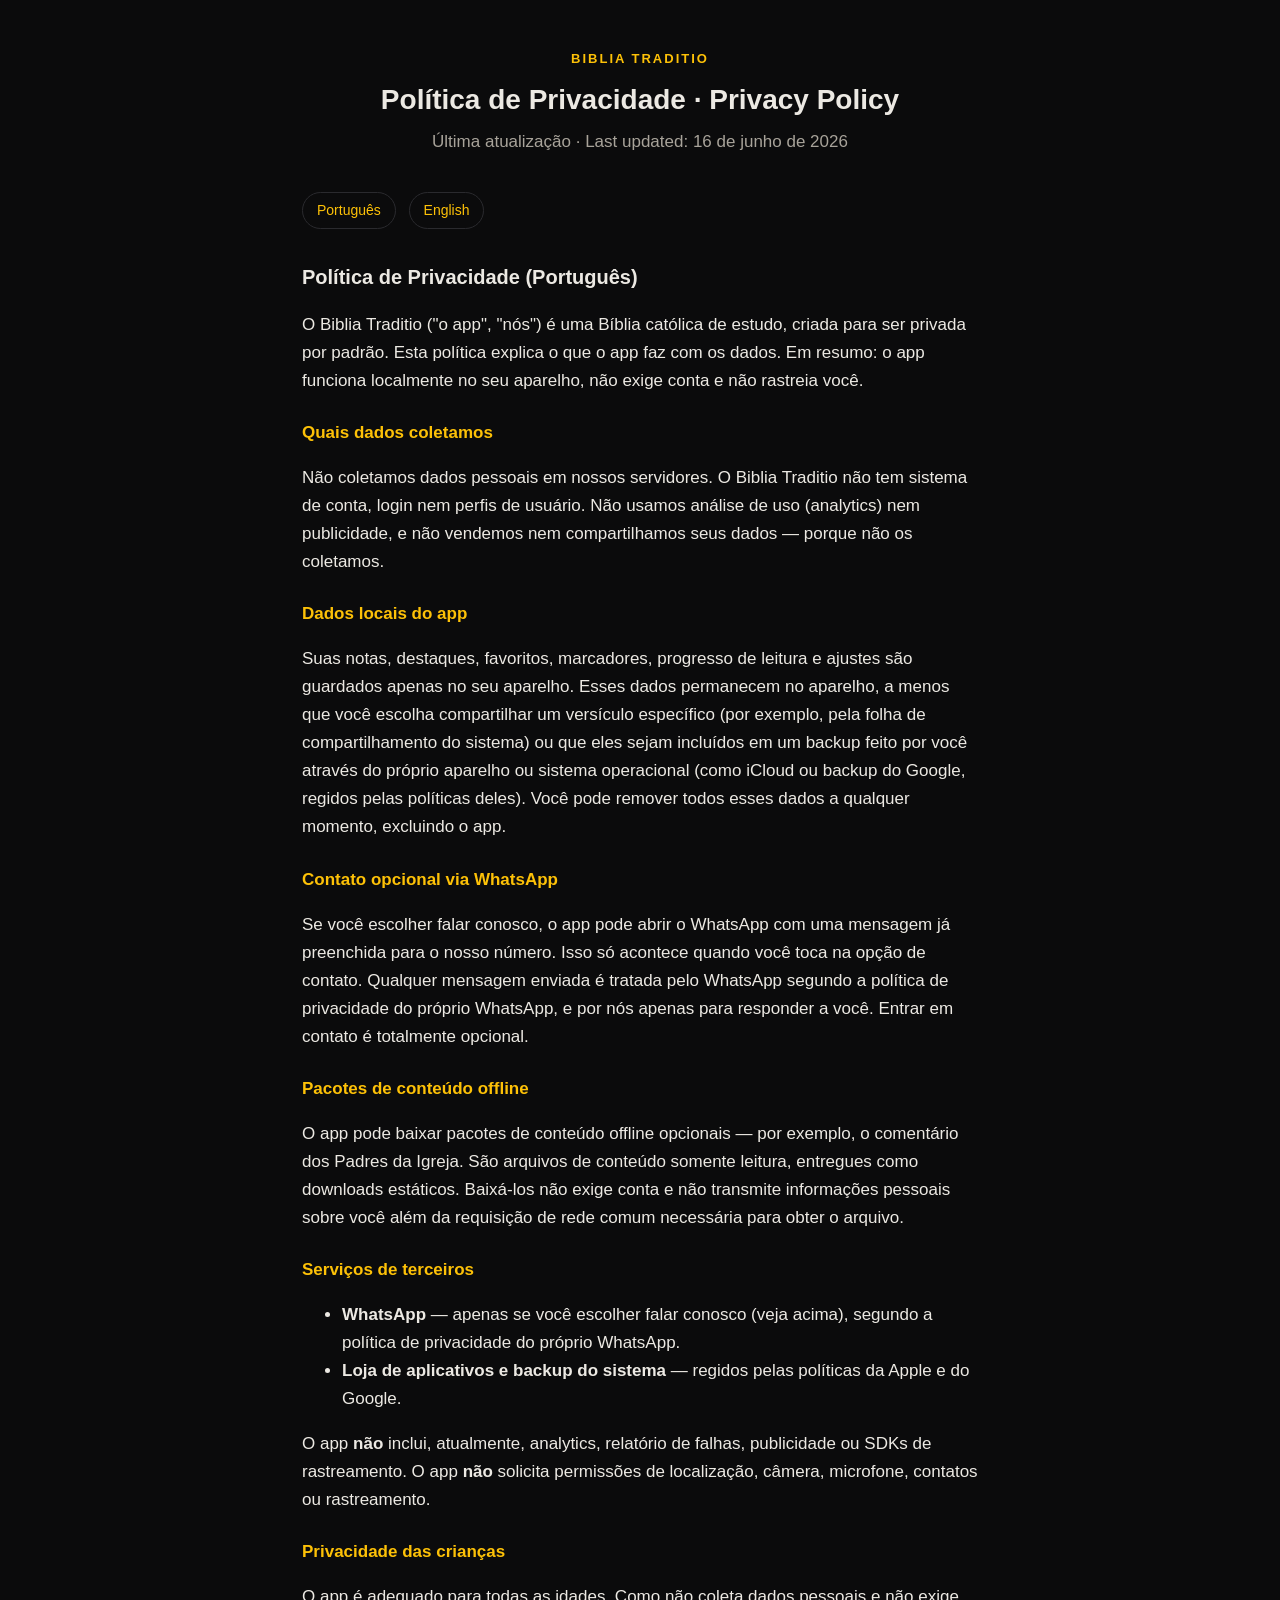
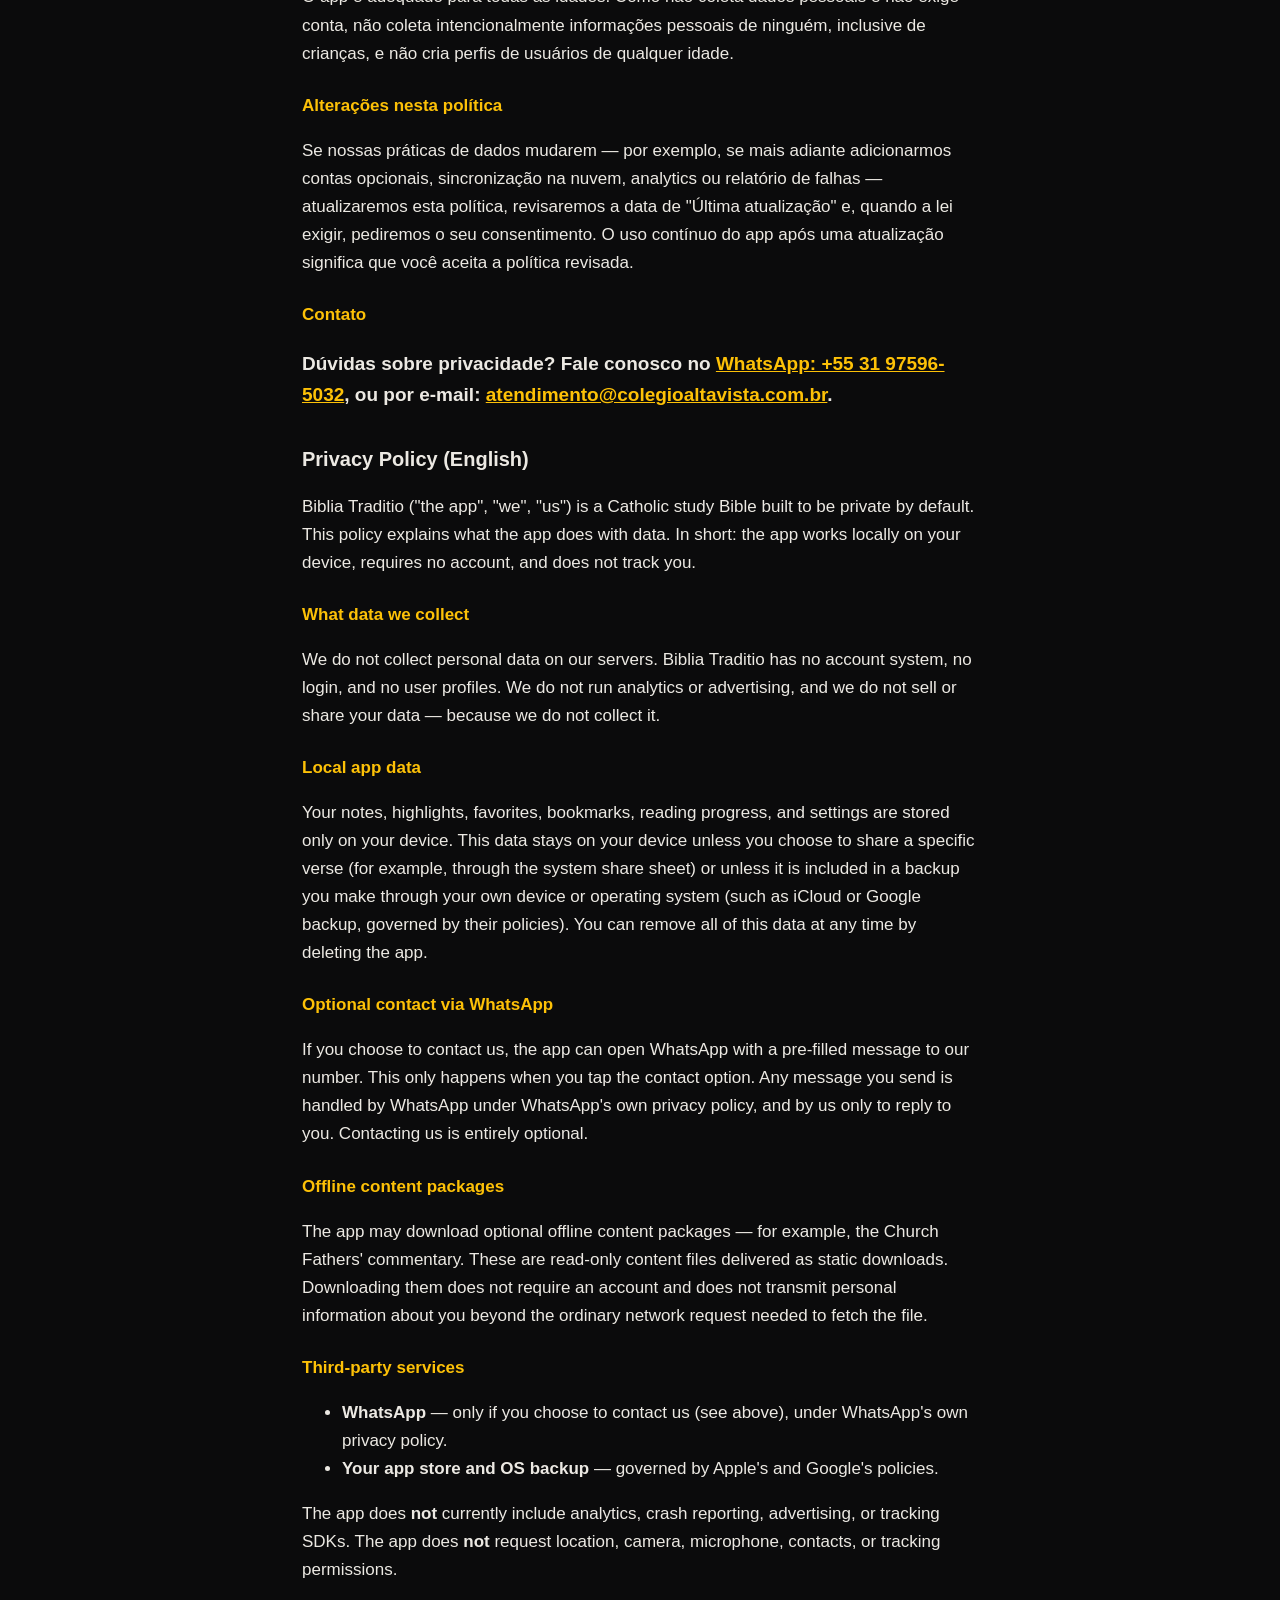
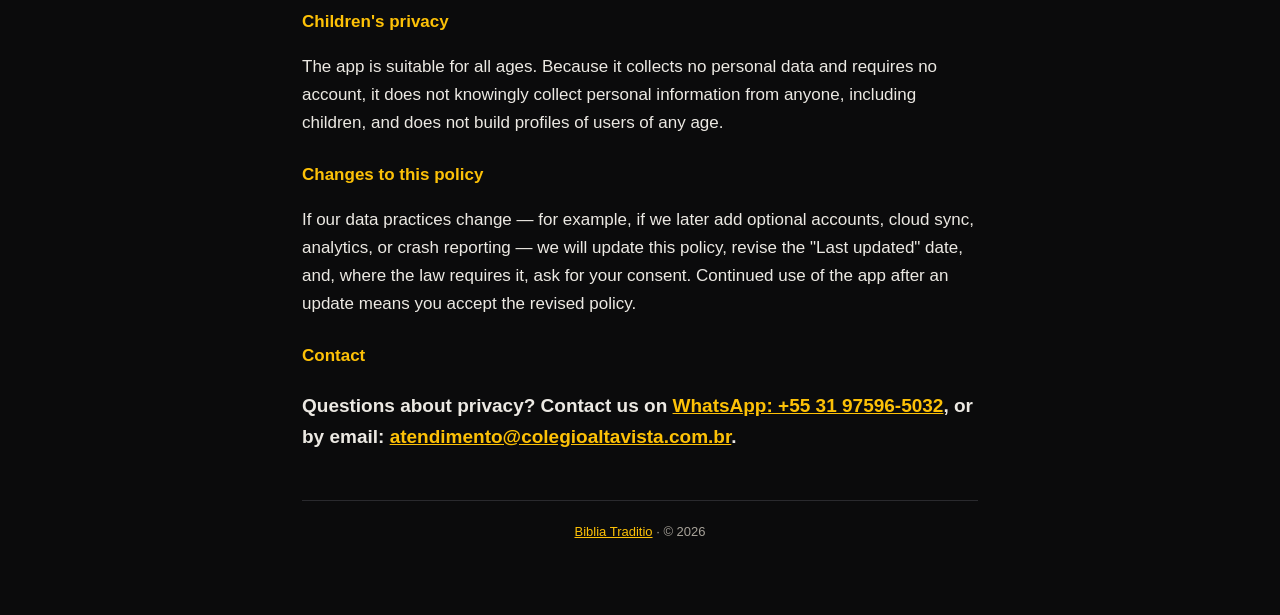
==== docs/privacy.html @ 056ec8e2 "docs: add GitHub Pages site for privacy policy + support Static site served from /docs (no backend):" ====
<!doctype html>
<html lang="pt-BR">
<head>
  <meta charset="utf-8">
  <meta name="viewport" content="width=device-width, initial-scale=1">
  <title>Política de Privacidade · Privacy Policy — Biblia Traditio</title>
  <meta name="description" content="Política de Privacidade do Biblia Traditio (PT-BR e EN). Privado por padrão: sem conta, sem rastreamento.">
  <link rel="stylesheet" href="styles.css">
</head>
<body>
  <main class="wrap">
    <header>
      <div class="brand">Biblia Traditio</div>
      <h1>Política de Privacidade · Privacy Policy</h1>
      <p class="tagline">Última atualização · Last updated: 16 de junho de 2026</p>
    </header>

    <nav class="langbar">
      <a href="#pt-br">Português</a>
      <a href="#en">English</a>
    </nav>

    <!-- ===================== PT-BR ===================== -->
    <section id="pt-br" lang="pt-BR">
      <h2>Política de Privacidade (Português)</h2>
      <p>O Biblia Traditio ("o app", "nós") é uma Bíblia católica de estudo, criada
        para ser privada por padrão. Esta política explica o que o app faz com os
        dados. Em resumo: o app funciona localmente no seu aparelho, não exige conta
        e não rastreia você.</p>

      <h3>Quais dados coletamos</h3>
      <p>Não coletamos dados pessoais em nossos servidores. O Biblia Traditio não tem
        sistema de conta, login nem perfis de usuário. Não usamos análise de uso
        (analytics) nem publicidade, e não vendemos nem compartilhamos seus dados —
        porque não os coletamos.</p>

      <h3>Dados locais do app</h3>
      <p>Suas notas, destaques, favoritos, marcadores, progresso de leitura e ajustes
        são guardados apenas no seu aparelho. Esses dados permanecem no aparelho, a
        menos que você escolha compartilhar um versículo específico (por exemplo, pela
        folha de compartilhamento do sistema) ou que eles sejam incluídos em um backup
        feito por você através do próprio aparelho ou sistema operacional (como iCloud
        ou backup do Google, regidos pelas políticas deles). Você pode remover todos
        esses dados a qualquer momento, excluindo o app.</p>

      <h3>Contato opcional via WhatsApp</h3>
      <p>Se você escolher falar conosco, o app pode abrir o WhatsApp com uma mensagem
        já preenchida para o nosso número. Isso só acontece quando você toca na opção
        de contato. Qualquer mensagem enviada é tratada pelo WhatsApp segundo a
        política de privacidade do próprio WhatsApp, e por nós apenas para responder a
        você. Entrar em contato é totalmente opcional.</p>

      <h3>Pacotes de conteúdo offline</h3>
      <p>O app pode baixar pacotes de conteúdo offline opcionais — por exemplo, o
        comentário dos Padres da Igreja. São arquivos de conteúdo somente leitura,
        entregues como downloads estáticos. Baixá-los não exige conta e não transmite
        informações pessoais sobre você além da requisição de rede comum necessária
        para obter o arquivo.</p>

      <h3>Serviços de terceiros</h3>
      <ul>
        <li><strong>WhatsApp</strong> — apenas se você escolher falar conosco (veja
          acima), segundo a política de privacidade do próprio WhatsApp.</li>
        <li><strong>Loja de aplicativos e backup do sistema</strong> — regidos pelas
          políticas da Apple e do Google.</li>
      </ul>
      <p>O app <strong>não</strong> inclui, atualmente, analytics, relatório de falhas,
        publicidade ou SDKs de rastreamento. O app <strong>não</strong> solicita
        permissões de localização, câmera, microfone, contatos ou rastreamento.</p>

      <h3>Privacidade das crianças</h3>
      <p>O app é adequado para todas as idades. Como não coleta dados pessoais e não
        exige conta, não coleta intencionalmente informações pessoais de ninguém,
        inclusive de crianças, e não cria perfis de usuários de qualquer idade.</p>

      <h3>Alterações nesta política</h3>
      <p>Se nossas práticas de dados mudarem — por exemplo, se mais adiante
        adicionarmos contas opcionais, sincronização na nuvem, analytics ou relatório
        de falhas — atualizaremos esta política, revisaremos a data de "Última
        atualização" e, quando a lei exigir, pediremos o seu consentimento. O uso
        contínuo do app após uma atualização significa que você aceita a política
        revisada.</p>

      <h3>Contato</h3>
      <p class="contact">Dúvidas sobre privacidade? Fale conosco no
        <a href="https://wa.me/5531975965032">WhatsApp: +55 31 97596-5032</a>,
        ou por e-mail: <a href="mailto:atendimento@colegioaltavista.com.br">atendimento@colegioaltavista.com.br</a>.</p>
    </section>

    <!-- ===================== EN ===================== -->
    <section id="en" lang="en">
      <h2>Privacy Policy (English)</h2>
      <p>Biblia Traditio ("the app", "we", "us") is a Catholic study Bible built to be
        private by default. This policy explains what the app does with data. In short:
        the app works locally on your device, requires no account, and does not track
        you.</p>

      <h3>What data we collect</h3>
      <p>We do not collect personal data on our servers. Biblia Traditio has no account
        system, no login, and no user profiles. We do not run analytics or advertising,
        and we do not sell or share your data — because we do not collect it.</p>

      <h3>Local app data</h3>
      <p>Your notes, highlights, favorites, bookmarks, reading progress, and settings
        are stored only on your device. This data stays on your device unless you choose
        to share a specific verse (for example, through the system share sheet) or
        unless it is included in a backup you make through your own device or operating
        system (such as iCloud or Google backup, governed by their policies). You can
        remove all of this data at any time by deleting the app.</p>

      <h3>Optional contact via WhatsApp</h3>
      <p>If you choose to contact us, the app can open WhatsApp with a pre-filled
        message to our number. This only happens when you tap the contact option. Any
        message you send is handled by WhatsApp under WhatsApp's own privacy policy, and
        by us only to reply to you. Contacting us is entirely optional.</p>

      <h3>Offline content packages</h3>
      <p>The app may download optional offline content packages — for example, the
        Church Fathers' commentary. These are read-only content files delivered as
        static downloads. Downloading them does not require an account and does not
        transmit personal information about you beyond the ordinary network request
        needed to fetch the file.</p>

      <h3>Third-party services</h3>
      <ul>
        <li><strong>WhatsApp</strong> — only if you choose to contact us (see above),
          under WhatsApp's own privacy policy.</li>
        <li><strong>Your app store and OS backup</strong> — governed by Apple's and
          Google's policies.</li>
      </ul>
      <p>The app does <strong>not</strong> currently include analytics, crash
        reporting, advertising, or tracking SDKs. The app does <strong>not</strong>
        request location, camera, microphone, contacts, or tracking permissions.</p>

      <h3>Children's privacy</h3>
      <p>The app is suitable for all ages. Because it collects no personal data and
        requires no account, it does not knowingly collect personal information from
        anyone, including children, and does not build profiles of users of any age.</p>

      <h3>Changes to this policy</h3>
      <p>If our data practices change — for example, if we later add optional accounts,
        cloud sync, analytics, or crash reporting — we will update this policy, revise
        the "Last updated" date, and, where the law requires it, ask for your consent.
        Continued use of the app after an update means you accept the revised policy.</p>

      <h3>Contact</h3>
      <p class="contact">Questions about privacy? Contact us on
        <a href="https://wa.me/5531975965032">WhatsApp: +55 31 97596-5032</a>,
        or by email: <a href="mailto:atendimento@colegioaltavista.com.br">atendimento@colegioaltavista.com.br</a>.</p>
    </section>

    <footer>
      <a href="index.html">Biblia Traditio</a> · © 2026
    </footer>
  </main>
</body>
</html>
---- docs/styles.css ----
/* Biblia Traditio — static site styles (GitHub Pages, no JS/backend). */
:root {
  --bg: #0b0b0c;
  --surface: #16161a;
  --gold: #fdc107;
  --text: #ece9e3;
  --muted: #a8a39a;
  --divider: #2a2a2e;
}
* { box-sizing: border-box; }
html { -webkit-text-size-adjust: 100%; }
body {
  margin: 0;
  background: var(--bg);
  color: var(--text);
  font-family: -apple-system, BlinkMacSystemFont, "Segoe UI", Roboto, Helvetica,
    Arial, sans-serif;
  line-height: 1.65;
  font-size: 17px;
}
.wrap { max-width: 720px; margin: 0 auto; padding: 48px 22px 72px; }
header { text-align: center; margin-bottom: 36px; }
.brand {
  font-size: 13px; letter-spacing: 2px; text-transform: uppercase;
  color: var(--gold); font-weight: 600;
}
h1 { font-size: 28px; margin: 8px 0 4px; font-weight: 700; }
.tagline { color: var(--muted); margin: 0; }
h2 {
  font-size: 20px; margin: 32px 0 10px; font-weight: 700;
  border-top: 1px solid var(--divider); padding-top: 28px;
}
h2:first-of-type { border-top: none; padding-top: 0; }
h3 { font-size: 17px; margin: 24px 0 8px; color: var(--gold); }
p, li { color: var(--text); }
.muted { color: var(--muted); font-size: 14px; }
a { color: var(--gold); }
.card {
  display: block; background: var(--surface); border: 1px solid var(--divider);
  border-radius: 16px; padding: 18px 20px; margin: 12px 0;
  text-decoration: none; color: var(--text);
}
.card:hover { border-color: var(--gold); }
.card .t { font-weight: 600; }
.card .d { color: var(--muted); font-size: 14px; margin-top: 2px; }
.langbar { margin: 0 0 24px; }
.langbar a {
  display: inline-block; padding: 6px 14px; margin-right: 8px;
  border: 1px solid var(--divider); border-radius: 999px;
  text-decoration: none; font-size: 14px;
}
.contact { font-size: 19px; font-weight: 600; }
footer {
  margin-top: 48px; padding-top: 20px; border-top: 1px solid var(--divider);
  color: var(--muted); font-size: 13px; text-align: center;
}
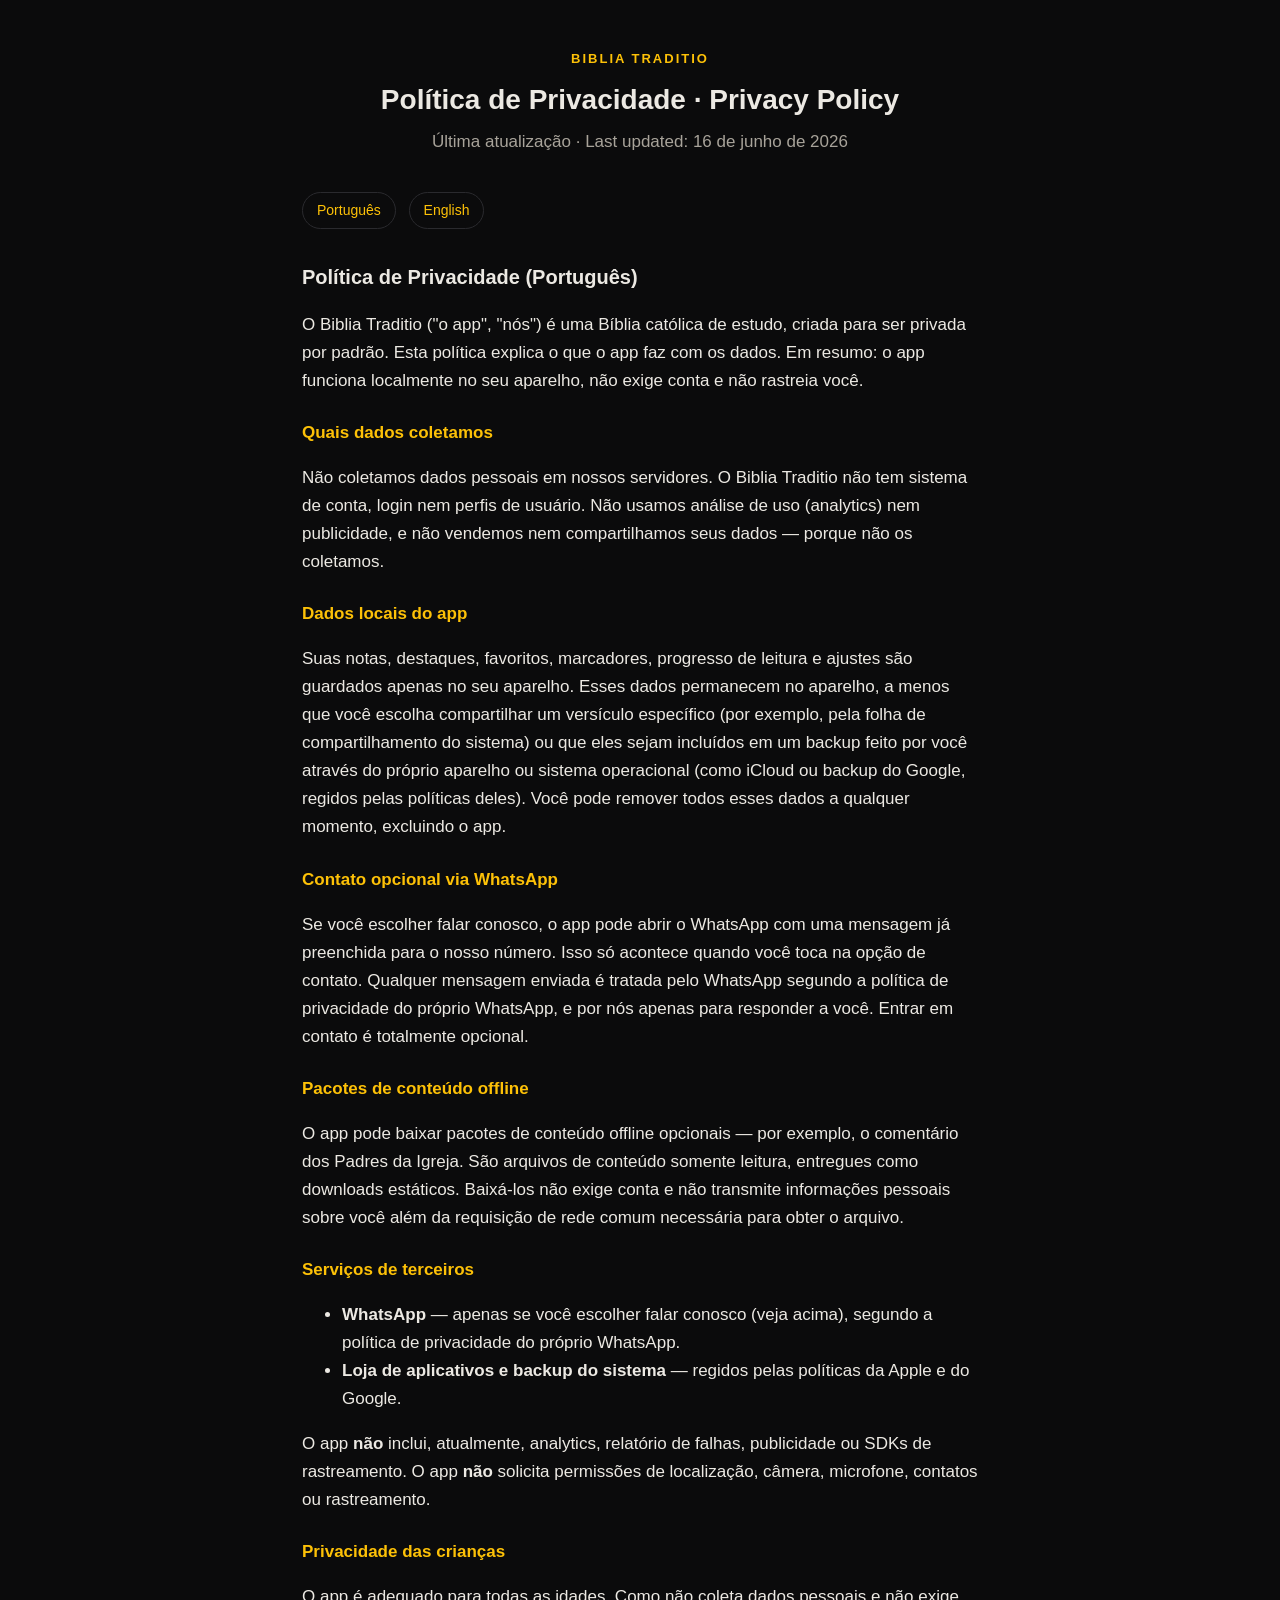
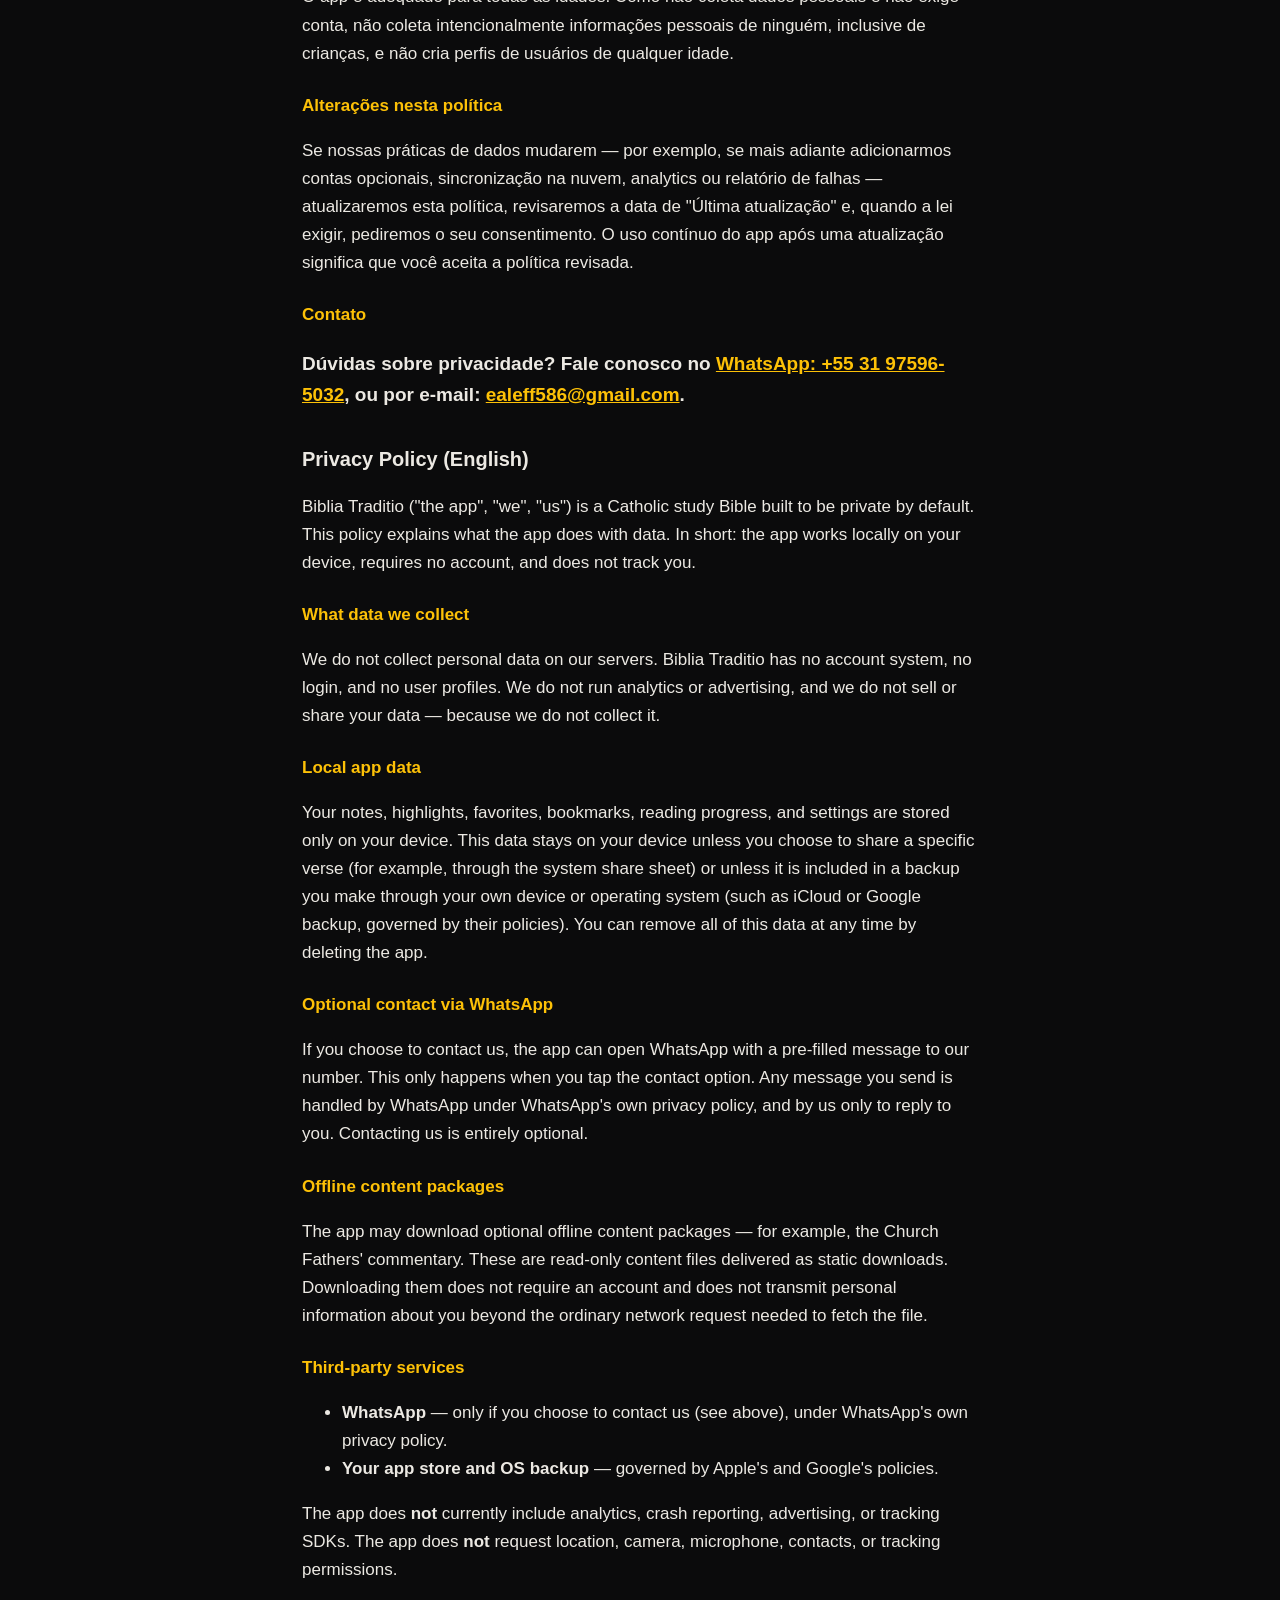
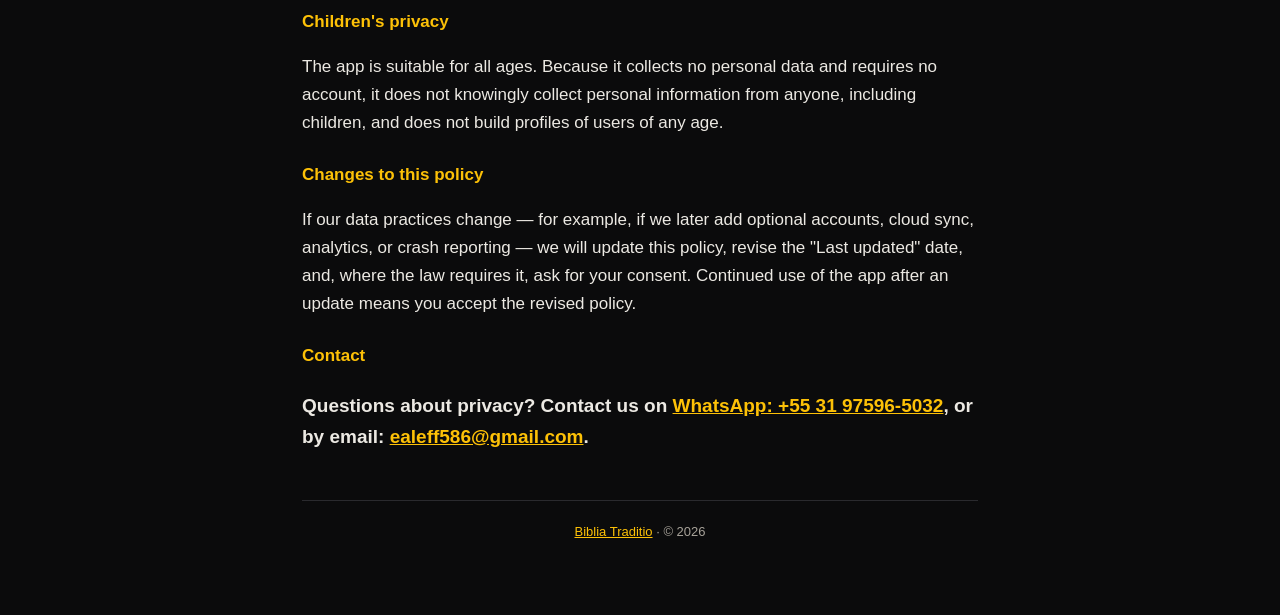
==== commit c2da58c7: "docs: update support contact email to ealeff586@gmail.com Replace the support email across the Pages" ====
--- a/docs/privacy.html
+++ b/docs/privacy.html
@@ -84,7 +84,7 @@
       <h3>Contato</h3>
       <p class="contact">Dúvidas sobre privacidade? Fale conosco no
         <a href="https://wa.me/5531975965032">WhatsApp: +55 31 97596-5032</a>,
-        ou por e-mail: <a href="mailto:atendimento@colegioaltavista.com.br">atendimento@colegioaltavista.com.br</a>.</p>
+        ou por e-mail: <a href="mailto:ealeff586@gmail.com">ealeff586@gmail.com</a>.</p>
     </section>
 
     <!-- ===================== EN ===================== -->
@@ -146,7 +146,7 @@
       <h3>Contact</h3>
       <p class="contact">Questions about privacy? Contact us on
         <a href="https://wa.me/5531975965032">WhatsApp: +55 31 97596-5032</a>,
-        or by email: <a href="mailto:atendimento@colegioaltavista.com.br">atendimento@colegioaltavista.com.br</a>.</p>
+        or by email: <a href="mailto:ealeff586@gmail.com">ealeff586@gmail.com</a>.</p>
     </section>
 
     <footer>
